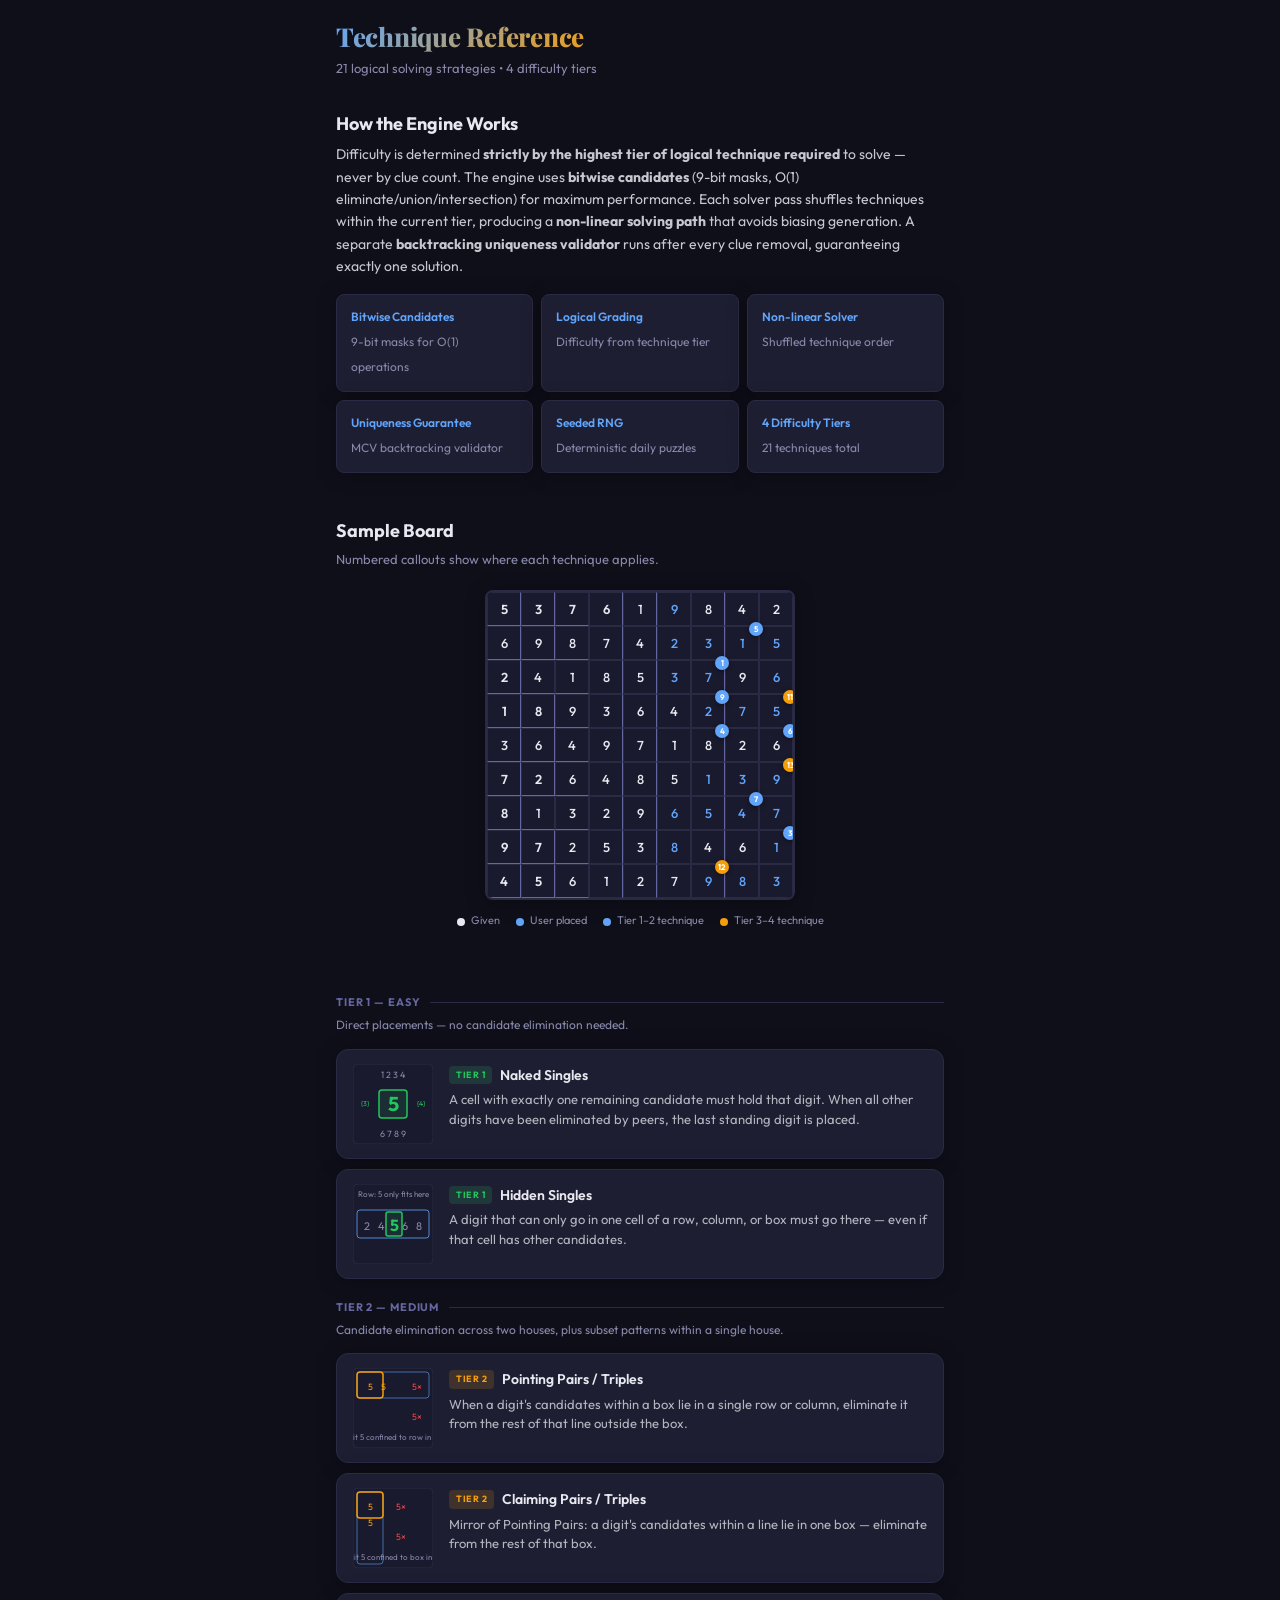
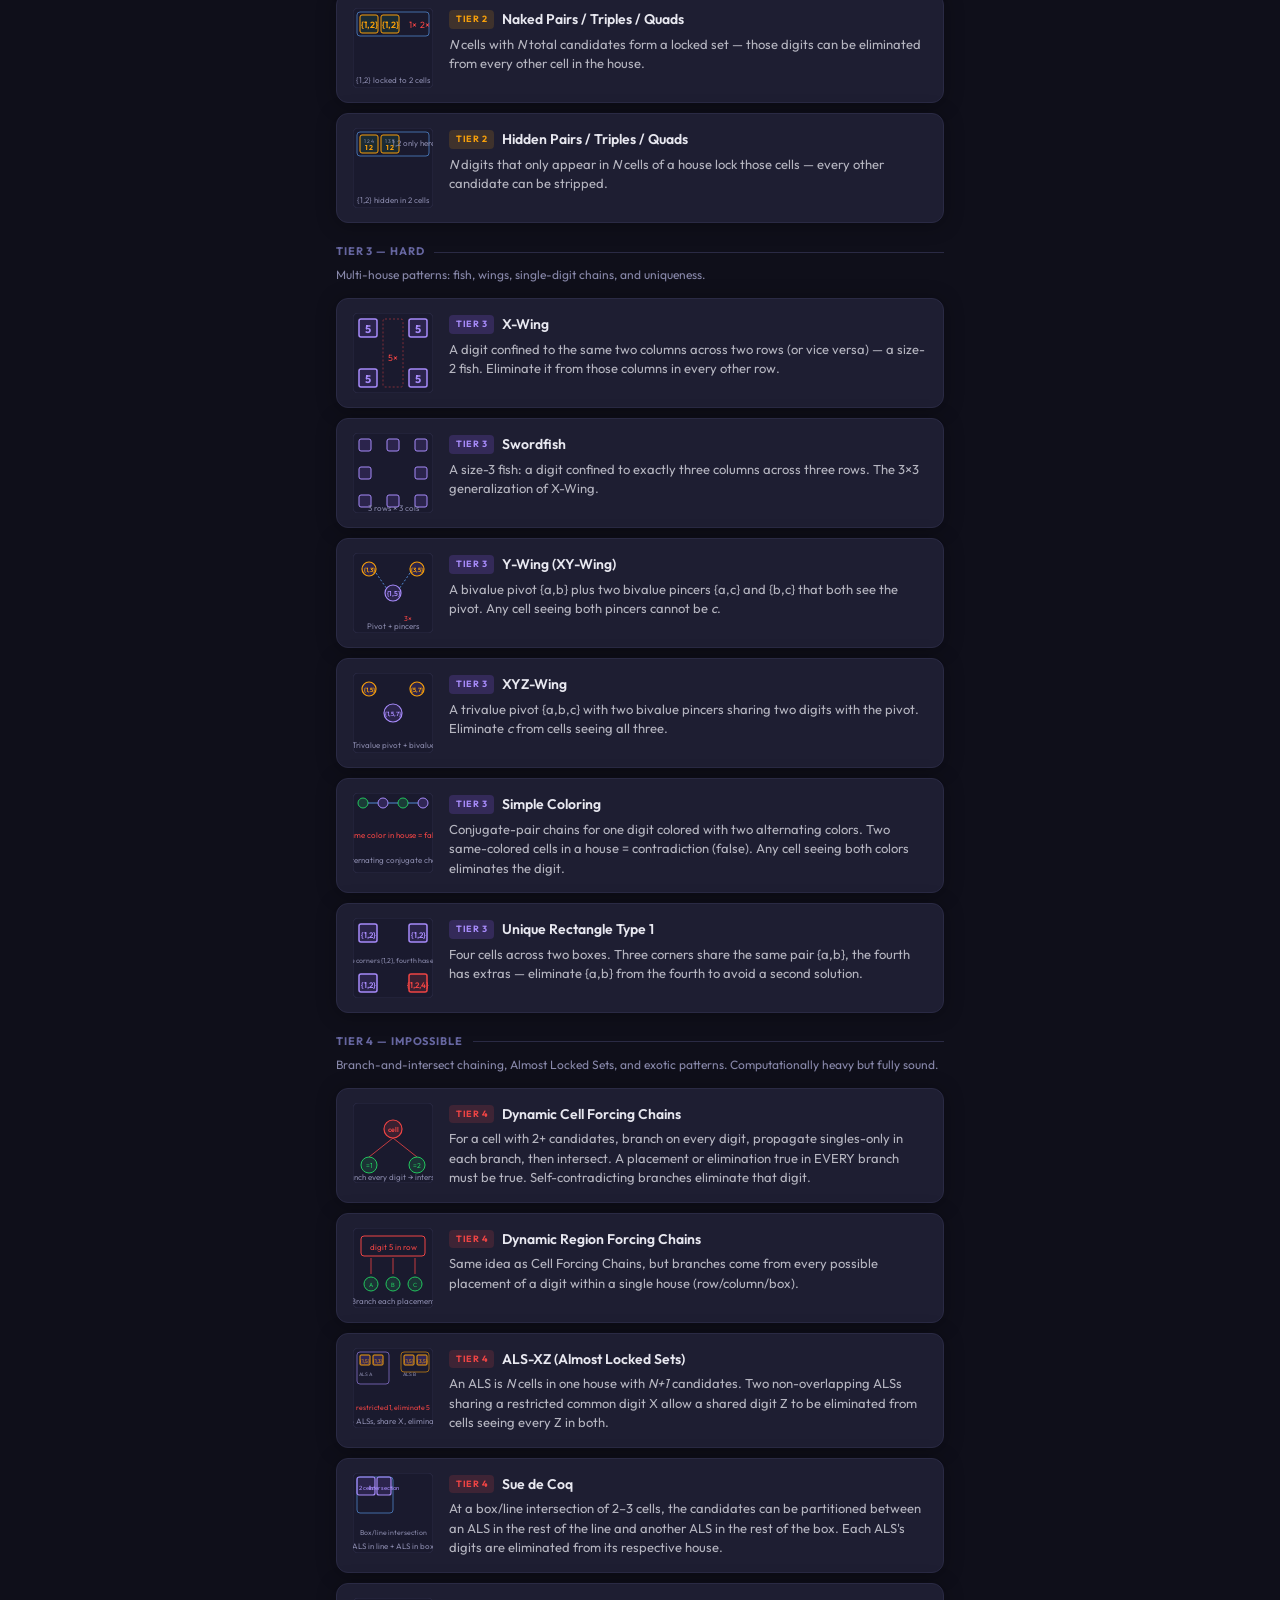
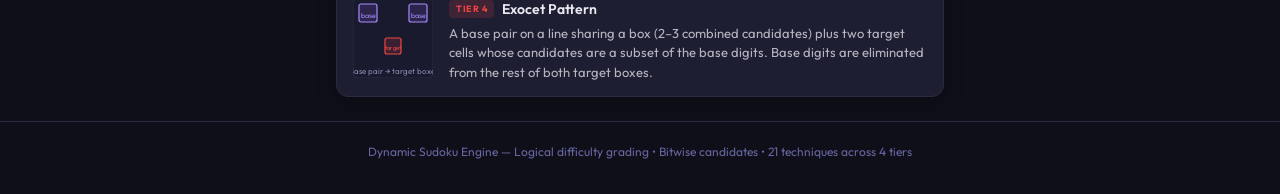
==== docs/index.html @ 22463ab3 "feat: new rank SVGs with unique animal mascots (Owl→Dragon)" ====
<!DOCTYPE html>
<html lang="en">
<head>
<meta charset="UTF-8">
<meta name="viewport" content="width=device-width, initial-scale=1.0">
<title>Techniques — Dynamic Sudoku</title>
<link rel="preconnect" href="https://fonts.googleapis.com">
<link rel="preconnect" href="https://fonts.gstatic.com" crossorigin>
<link href="https://fonts.googleapis.com/css2?family=Outfit:wght@300..700&family=Playfair+Display:wght@700;800&display=swap" rel="stylesheet">
<style>
:root {
  --bg: #0f0f1a;
  --surface: rgba(30,30,50,0.8);
  --surface-solid: #1a1a2e;
  --text: #e8e8f0;
  --text-muted: #8888aa;
  --text-dim: #6666a0;
  --card-bg: #1e1e32;
  --card-shadow: 0 2px 20px rgba(0,0,0,0.3);
  --radius: 12px;
  --radius-sm: 8px;
  --border: #2a2a44;
  --accent: #60a5fa;
  --accent-glow: rgba(96,165,250,0.15);
  --xp-gold: #f59e0b;
  --success: #22c55e;
  --danger: #ef4444;
  --btn-bg: #2a2a3e;
  --btn-hover: #333350;
  --font-display: 'Playfair Display', Georgia, serif;
  --font-body: 'Outfit', -apple-system, BlinkMacSystemFont, 'Segoe UI', sans-serif;
  --toggle-bg: #444;
}
*, *::before, *::after { box-sizing: border-box; margin: 0; padding: 0; }
html { height: 100%; }
body {
  font-family: var(--font-body);
  background: var(--bg);
  color: var(--text);
  line-height: 1.6;
  min-height: 100%;
  -webkit-font-smoothing: antialiased;
}

/* ---- Layout ---- */
.container { max-width: 640px; margin: 0 auto; padding: 0 16px; }
.page-header {
  display: flex;
  align-items: center;
  gap: 12px;
  width: 100%;
  padding: 16px 0 8px;
}
.page-header h1 {
  font-family: var(--font-display);
  font-size: 26px;
  font-weight: 800;
  letter-spacing: -0.01em;
  background: linear-gradient(135deg, var(--accent), var(--xp-gold));
  -webkit-background-clip: text;
  -webkit-text-fill-color: transparent;
}
.page-header p {
  font-size: 13px;
  color: var(--text-muted);
}

/* ---- Section ---- */
section { padding: 24px 0; }
.section-title {
  font-size: 18px;
  font-weight: 700;
  margin-bottom: 4px;
}
.section-sub {
  font-size: 13px;
  color: var(--text-muted);
  margin-bottom: 20px;
}

/* ---- Engine Overview ---- */
#overview p {
  font-size: 14px;
  color: var(--text);
  opacity: 0.85;
  margin-bottom: 12px;
}
.feature-grid {
  display: grid;
  grid-template-columns: repeat(auto-fill, minmax(180px, 1fr));
  gap: 8px;
  margin-top: 16px;
}
.feature-card {
  background: var(--card-bg);
  border: 1px solid var(--border);
  border-radius: var(--radius-sm);
  padding: 12px 14px;
  box-shadow: var(--card-shadow);
}
.feature-card strong {
  display: block;
  font-size: 12px;
  font-weight: 600;
  color: var(--accent);
  margin-bottom: 2px;
}
.feature-card span {
  font-size: 12px;
  color: var(--text-muted);
}

/* ---- Sample Board ---- */
#sample-board {
  padding: 20px 0;
}
.board-wrapper {
  display: flex;
  flex-direction: column;
  align-items: center;
  gap: 12px;
}
.board-grid {
  display: grid;
  grid-template-columns: repeat(9, 34px);
  grid-template-rows: repeat(9, 34px);
  border: 2px solid var(--border);
  border-radius: var(--radius-sm);
  overflow: hidden;
  box-shadow: var(--card-shadow);
}
.cell {
  width: 34px; height: 34px;
  display: flex; align-items: center; justify-content: center;
  font-size: 13px; font-weight: 500;
  background: var(--surface-solid);
  border: 0.5px solid var(--border);
  position: relative;
  color: var(--text);
}
.cell.given { color: var(--text); font-weight: 600; }
.cell.user { color: var(--accent); }
.cell.br { border-right: 1.5px solid var(--text-dim); }
.cell.bb { border-bottom: 1.5px solid var(--text-dim); }
.cell .tag {
  position: absolute;
  top: -5px; right: -5px;
  width: 14px; height: 14px;
  border-radius: 50%;
  background: var(--accent);
  color: #fff;
  font-size: 8px;
  font-weight: 700;
  display: flex; align-items: center; justify-content: center;
  box-shadow: 0 1px 4px rgba(0,0,0,0.5);
  z-index: 2;
}
.cell .tag.t3 { background: var(--xp-gold); }
.cell .tag.t4 { background: var(--danger); }
.board-legend {
  display: flex;
  gap: 16px;
  font-size: 11px;
  color: var(--text-muted);
  flex-wrap: wrap;
  justify-content: center;
}
.legend-dot {
  display: inline-block;
  width: 8px; height: 8px;
  border-radius: 50%;
  margin-right: 4px;
  vertical-align: middle;
}

/* ---- Technique Cards ---- */
.tech-grid { display: flex; flex-direction: column; gap: 10px; }
.tech-card {
  background: var(--card-bg);
  border: 1px solid var(--border);
  border-radius: var(--radius);
  padding: 14px 16px;
  display: flex;
  gap: 16px;
  align-items: flex-start;
  box-shadow: var(--card-shadow);
  transition: border-color 0.15s;
}
.tech-card:hover { border-color: var(--text-dim); }
.tech-visual {
  flex-shrink: 0;
  width: 80px; height: 80px;
}
.tech-visual svg { width: 80px; height: 80px; display: block; }
.tech-body { flex: 1; min-width: 0; }
.tech-header {
  display: flex;
  align-items: center;
  gap: 8px;
  margin-bottom: 4px;
  flex-wrap: wrap;
}
.tech-tier {
  font-size: 9px;
  font-weight: 700;
  text-transform: uppercase;
  letter-spacing: 0.06em;
  padding: 2px 7px;
  border-radius: 4px;
}
.tech-tier.t1 { background: rgba(34,197,94,0.15); color: var(--success); }
.tech-tier.t2 { background: rgba(245,158,11,0.15); color: var(--xp-gold); }
.tech-tier.t3 { background: rgba(139,92,246,0.2); color: #a78bfa; }
.tech-tier.t4 { background: rgba(239,68,68,0.15); color: var(--danger); }
.tech-name {
  font-size: 14px;
  font-weight: 600;
}
.tech-body p {
  font-size: 13px;
  color: var(--text);
  opacity: 0.75;
  line-height: 1.5;
}

/* ---- Tier separator ---- */
.tier-sep {
  display: flex;
  align-items: center;
  gap: 10px;
  margin: 20px 0 4px;
}
.tier-sep::after {
  content: '';
  flex: 1;
  height: 1px;
  background: var(--border);
}
.tier-sep-label {
  font-size: 11px;
  font-weight: 700;
  text-transform: uppercase;
  letter-spacing: 0.08em;
  color: var(--text-dim);
}
.tier-intro {
  font-size: 12px;
  color: var(--text-muted);
  margin-bottom: 14px;
}

/* ---- Footer ---- */
footer {
  border-top: 1px solid var(--border);
  padding: 20px 0 32px;
  text-align: center;
  font-size: 12px;
  color: var(--text-dim);
}

/* ---- Responsive ---- */
@media (max-width: 480px) {
  .board-grid { grid-template-columns: repeat(9, 28px); grid-template-rows: repeat(9, 28px); }
  .cell { width: 28px; height: 28px; font-size: 11px; }
  .cell .tag { width: 12px; height: 12px; font-size: 7px; top: -4px; right: -4px; }
  .tech-card { flex-direction: column; align-items: center; text-align: center; }
  .tech-visual { width: 64px; height: 64px; }
  .tech-visual svg { width: 64px; height: 64px; }
}
</style>
</head>
<body>

<div class="container">

  <!-- ============ HEADER ============ -->
  <div class="page-header">
    <div>
      <h1>Technique Reference</h1>
      <p>21 logical solving strategies &bull; 4 difficulty tiers</p>
    </div>
  </div>

  <!-- ===================== OVERVIEW ===================== -->
  <section id="overview">
    <h2 class="section-title">How the Engine Works</h2>
    <p>
      Difficulty is determined <strong>strictly by the highest tier of logical technique required</strong>
      to solve — never by clue count. The engine uses <strong>bitwise candidates</strong> (9-bit masks,
      O(1) eliminate/union/intersection) for maximum performance. Each solver pass shuffles techniques
      within the current tier, producing a <strong>non-linear solving path</strong> that avoids biasing
      generation. A separate <strong>backtracking uniqueness validator</strong> runs after every clue
      removal, guaranteeing exactly one solution.
    </p>
    <div class="feature-grid">
      <div class="feature-card"><strong>Bitwise Candidates</strong><span>9-bit masks for O(1) operations</span></div>
      <div class="feature-card"><strong>Logical Grading</strong><span>Difficulty from technique tier</span></div>
      <div class="feature-card"><strong>Non-linear Solver</strong><span>Shuffled technique order</span></div>
      <div class="feature-card"><strong>Uniqueness Guarantee</strong><span>MCV backtracking validator</span></div>
      <div class="feature-card"><strong>Seeded RNG</strong><span>Deterministic daily puzzles</span></div>
      <div class="feature-card"><strong>4 Difficulty Tiers</strong><span>21 techniques total</span></div>
    </div>
  </section>

  <!-- ===================== SAMPLE BOARD ===================== -->
  <section id="sample-board">
    <h2 class="section-title">Sample Board</h2>
    <p class="section-sub">Numbered callouts show where each technique applies.</p>
    <div class="board-wrapper">
      <div class="board-grid">
        <!-- Row 0 -->
        <div class="cell given br bb">5</div>
        <div class="cell given br bb">3</div>
        <div class="cell given bb">7</div>
        <div class="cell given br">6</div>
        <div class="cell br">1</div>
        <div class="cell user">9</div>
        <div class="cell br">8</div>
        <div class="cell">4</div>
        <div class="cell">2</div>
        <!-- Row 1 -->
        <div class="cell br bb">6</div>
        <div class="cell br bb">9</div>
        <div class="cell bb">8</div>
        <div class="cell br">7</div>
        <div class="cell br">4</div>
        <div class="cell user">2</div>
        <div class="cell user br">3</div>
        <div class="cell user"><div class="tag t2">5</div>1</div>
        <div class="cell user">5</div>
        <!-- Row 2 -->
        <div class="cell given br bb">2</div>
        <div class="cell bb">4</div>
        <div class="cell bb">1</div>
        <div class="cell br">8</div>
        <div class="cell br">5</div>
        <div class="cell user">3</div>
        <div class="cell user br"><div class="tag">1</div>7</div>
        <div class="cell">9</div>
        <div class="cell user">6</div>
        <!-- Row 3 -->
        <div class="cell given br bb">1</div>
        <div class="cell given br bb">8</div>
        <div class="cell bb">9</div>
        <div class="cell br">3</div>
        <div class="cell br">6</div>
        <div class="cell">4</div>
        <div class="cell user br"><div class="tag">9</div>2</div>
        <div class="cell user">7</div>
        <div class="cell user"><div class="tag t3">11</div>5</div>
        <!-- Row 4 -->
        <div class="cell br bb">3</div>
        <div class="cell br bb">6</div>
        <div class="cell bb">4</div>
        <div class="cell br">9</div>
        <div class="cell br">7</div>
        <div class="cell">1</div>
        <div class="cell br"><div class="tag">4</div>8</div>
        <div class="cell">2</div>
        <div class="cell"><div class="tag">6</div>6</div>
        <!-- Row 5 -->
        <div class="cell given br bb">7</div>
        <div class="cell given br bb">2</div>
        <div class="cell bb">6</div>
        <div class="cell br">4</div>
        <div class="cell br">8</div>
        <div class="cell">5</div>
        <div class="cell user br">1</div>
        <div class="cell user">3</div>
        <div class="cell user"><div class="tag t3">13</div>9</div>
        <!-- Row 6 -->
        <div class="cell given br bb">8</div>
        <div class="cell bb">1</div>
        <div class="cell bb">3</div>
        <div class="cell br">2</div>
        <div class="cell br">9</div>
        <div class="cell user">6</div>
        <div class="cell user br">5</div>
        <div class="cell user"><div class="tag t2">7</div>4</div>
        <div class="cell user">7</div>
        <!-- Row 7 -->
        <div class="cell given br bb">9</div>
        <div class="cell given br bb">7</div>
        <div class="cell bb">2</div>
        <div class="cell br">5</div>
        <div class="cell br">3</div>
        <div class="cell user">8</div>
        <div class="cell br">4</div>
        <div class="cell">6</div>
        <div class="cell user"><div class="tag">3</div>1</div>
        <!-- Row 8 -->
        <div class="cell given br bb">4</div>
        <div class="cell given br bb">5</div>
        <div class="cell bb">6</div>
        <div class="cell br">1</div>
        <div class="cell br">2</div>
        <div class="cell">7</div>
        <div class="cell user br"><div class="tag t3">12</div>9</div>
        <div class="cell user">8</div>
        <div class="cell user">3</div>
      </div>
      <div class="board-legend">
        <span><span class="legend-dot" style="background:var(--text)"></span> Given</span>
        <span><span class="legend-dot" style="background:var(--accent)"></span> User placed</span>
        <span><span class="legend-dot" style="background:var(--accent)"></span> Tier 1&ndash;2 technique</span>
        <span><span class="legend-dot" style="background:var(--xp-gold)"></span> Tier 3&ndash;4 technique</span>
      </div>
    </div>
  </section>

  <!-- ===================== TECHNIQUE REFERENCE ===================== -->
  <section id="techniques">

    <!-- TIER 1 -->
    <div class="tier-sep"><span class="tier-sep-label">Tier 1 &mdash; Easy</span></div>
    <p class="tier-intro">Direct placements — no candidate elimination needed.</p>
    <div class="tech-grid">

      <div class="tech-card">
        <div class="tech-visual">
          <svg viewBox="0 0 80 80"><rect width="80" height="80" rx="5" fill="var(--surface-solid)" stroke="var(--border)" stroke-width="1"/>
            <rect x="26" y="26" width="28" height="28" rx="3" fill="rgba(34,197,94,0.12)" stroke="var(--success)" stroke-width="1.5"/>
            <text x="40" y="47" text-anchor="middle" font-family="Outfit,sans-serif" font-size="20" font-weight="700" fill="var(--success)">5</text>
            <text x="40" y="14" text-anchor="middle" font-family="Outfit,sans-serif" font-size="9" fill="var(--text-muted)">1 2 3 4</text>
            <text x="40" y="73" text-anchor="middle" font-family="Outfit,sans-serif" font-size="9" fill="var(--text-muted)">6 7 8 9</text>
            <text x="12" y="42" text-anchor="middle" font-family="Outfit,sans-serif" font-size="7" fill="var(--success)">{3}</text>
            <text x="68" y="42" text-anchor="middle" font-family="Outfit,sans-serif" font-size="7" fill="var(--success)">{4}</text>
          </svg>
        </div>
        <div class="tech-body">
          <div class="tech-header"><span class="tech-tier t1">Tier 1</span><span class="tech-name">Naked Singles</span></div>
          <p>A cell with exactly one remaining candidate must hold that digit. When all other digits have been eliminated by peers, the last standing digit is placed.</p>
        </div>
      </div>

      <div class="tech-card">
        <div class="tech-visual">
          <svg viewBox="0 0 80 80"><rect width="80" height="80" rx="5" fill="var(--surface-solid)" stroke="var(--border)" stroke-width="1"/>
            <rect x="4" y="26" width="72" height="28" rx="3" fill="none" stroke="var(--accent)" stroke-width="0.8"/>
            <text x="14" y="46" text-anchor="middle" font-family="Outfit,sans-serif" font-size="11" fill="var(--text-muted)">2</text>
            <text x="28" y="46" text-anchor="middle" font-family="Outfit,sans-serif" font-size="11" fill="var(--text-muted)">4</text>
            <text x="52" y="46" text-anchor="middle" font-family="Outfit,sans-serif" font-size="11" fill="var(--text-muted)">6</text>
            <text x="66" y="46" text-anchor="middle" font-family="Outfit,sans-serif" font-size="11" fill="var(--text-muted)">8</text>
            <rect x="33" y="28" width="16" height="24" rx="2" fill="rgba(34,197,94,0.12)" stroke="var(--success)" stroke-width="1.5"/>
            <text x="41" y="47" text-anchor="middle" font-family="Outfit,sans-serif" font-size="16" font-weight="700" fill="var(--success)">5</text>
            <text x="40" y="13" text-anchor="middle" font-family="Outfit,sans-serif" font-size="8" fill="var(--text-muted)">Row: 5 only fits here</text>
          </svg>
        </div>
        <div class="tech-body">
          <div class="tech-header"><span class="tech-tier t1">Tier 1</span><span class="tech-name">Hidden Singles</span></div>
          <p>A digit that can only go in one cell of a row, column, or box must go there — even if that cell has other candidates.</p>
        </div>
      </div>

    </div>

    <!-- TIER 2 -->
    <div class="tier-sep"><span class="tier-sep-label">Tier 2 &mdash; Medium</span></div>
    <p class="tier-intro">Candidate elimination across two houses, plus subset patterns within a single house.</p>
    <div class="tech-grid">

      <div class="tech-card">
        <div class="tech-visual">
          <svg viewBox="0 0 80 80"><rect width="80" height="80" rx="5" fill="var(--surface-solid)" stroke="var(--border)" stroke-width="1"/>
            <rect x="4" y="4" width="72" height="26" rx="3" fill="none" stroke="var(--accent)" stroke-width="0.6"/>
            <rect x="4" y="4" width="26" height="26" rx="3" fill="none" stroke="var(--xp-gold)" stroke-width="1.5"/>
            <text x="17" y="22" text-anchor="middle" font-family="Outfit,sans-serif" font-size="9" fill="var(--xp-gold)">5</text>
            <text x="30" y="22" text-anchor="middle" font-family="Outfit,sans-serif" font-size="9" fill="var(--xp-gold)">5</text>
            <text x="64" y="22" text-anchor="middle" font-family="Outfit,sans-serif" font-size="9" fill="var(--danger)">5&times;</text>
            <text x="64" y="52" text-anchor="middle" font-family="Outfit,sans-serif" font-size="9" fill="var(--danger)">5&times;</text>
            <text x="40" y="72" text-anchor="middle" font-family="Outfit,sans-serif" font-size="8" fill="var(--text-muted)">Digit 5 confined to row in box</text>
          </svg>
        </div>
        <div class="tech-body">
          <div class="tech-header"><span class="tech-tier t2">Tier 2</span><span class="tech-name">Pointing Pairs / Triples</span></div>
          <p>When a digit's candidates within a box lie in a single row or column, eliminate it from the rest of that line outside the box.</p>
        </div>
      </div>

      <div class="tech-card">
        <div class="tech-visual">
          <svg viewBox="0 0 80 80"><rect width="80" height="80" rx="5" fill="var(--surface-solid)" stroke="var(--border)" stroke-width="1"/>
            <rect x="4" y="4" width="26" height="72" rx="3" fill="none" stroke="var(--accent)" stroke-width="0.6"/>
            <rect x="4" y="4" width="26" height="26" rx="3" fill="none" stroke="var(--xp-gold)" stroke-width="1.5"/>
            <text x="17" y="22" text-anchor="middle" font-family="Outfit,sans-serif" font-size="9" fill="var(--xp-gold)">5</text>
            <text x="17" y="38" text-anchor="middle" font-family="Outfit,sans-serif" font-size="9" fill="var(--xp-gold)">5</text>
            <text x="48" y="22" text-anchor="middle" font-family="Outfit,sans-serif" font-size="9" fill="var(--danger)">5&times;</text>
            <text x="48" y="52" text-anchor="middle" font-family="Outfit,sans-serif" font-size="9" fill="var(--danger)">5&times;</text>
            <text x="40" y="72" text-anchor="middle" font-family="Outfit,sans-serif" font-size="8" fill="var(--text-muted)">Digit 5 confined to box in col</text>
          </svg>
        </div>
        <div class="tech-body">
          <div class="tech-header"><span class="tech-tier t2">Tier 2</span><span class="tech-name">Claiming Pairs / Triples</span></div>
          <p>Mirror of Pointing Pairs: a digit's candidates within a line lie in one box — eliminate from the rest of that box.</p>
        </div>
      </div>

      <div class="tech-card">
        <div class="tech-visual">
          <svg viewBox="0 0 80 80"><rect width="80" height="80" rx="5" fill="var(--surface-solid)" stroke="var(--border)" stroke-width="1"/>
            <rect x="4" y="4" width="72" height="24" rx="3" fill="none" stroke="var(--accent)" stroke-width="0.6"/>
            <rect x="7" y="7" width="18" height="18" rx="2" fill="rgba(34,197,94,0.1)" stroke="var(--xp-gold)" stroke-width="1"/>
            <text x="16" y="20" text-anchor="middle" font-family="Outfit,sans-serif" font-size="9" font-weight="600" fill="var(--xp-gold)">{1,2}</text>
            <rect x="28" y="7" width="18" height="18" rx="2" fill="rgba(34,197,94,0.1)" stroke="var(--xp-gold)" stroke-width="1"/>
            <text x="37" y="20" text-anchor="middle" font-family="Outfit,sans-serif" font-size="9" font-weight="600" fill="var(--xp-gold)">{1,2}</text>
            <text x="60" y="20" text-anchor="middle" font-family="Outfit,sans-serif" font-size="9" fill="var(--danger)">1&times;</text>
            <text x="72" y="20" text-anchor="middle" font-family="Outfit,sans-serif" font-size="9" fill="var(--danger)">2&times;</text>
            <text x="40" y="75" text-anchor="middle" font-family="Outfit,sans-serif" font-size="8" fill="var(--text-muted)">{1,2} locked to 2 cells</text>
          </svg>
        </div>
        <div class="tech-body">
          <div class="tech-header"><span class="tech-tier t2">Tier 2</span><span class="tech-name">Naked Pairs / Triples / Quads</span></div>
          <p><em>N</em> cells with <em>N</em> total candidates form a locked set — those digits can be eliminated from every other cell in the house.</p>
        </div>
      </div>

      <div class="tech-card">
        <div class="tech-visual">
          <svg viewBox="0 0 80 80"><rect width="80" height="80" rx="5" fill="var(--surface-solid)" stroke="var(--border)" stroke-width="1"/>
            <rect x="4" y="4" width="72" height="24" rx="3" fill="none" stroke="var(--accent)" stroke-width="0.6"/>
            <rect x="7" y="7" width="18" height="18" rx="2" fill="rgba(34,197,94,0.1)" stroke="var(--xp-gold)" stroke-width="1"/>
            <text x="16" y="15" text-anchor="middle" font-family="Outfit,sans-serif" font-size="5" fill="var(--text-muted)">1 2 4</text>
            <text x="16" y="22" text-anchor="middle" font-family="Outfit,sans-serif" font-size="7" font-weight="700" fill="var(--xp-gold)">1 2</text>
            <rect x="28" y="7" width="18" height="18" rx="2" fill="rgba(34,197,94,0.1)" stroke="var(--xp-gold)" stroke-width="1"/>
            <text x="37" y="15" text-anchor="middle" font-family="Outfit,sans-serif" font-size="5" fill="var(--text-muted)">1 3 5</text>
            <text x="37" y="22" text-anchor="middle" font-family="Outfit,sans-serif" font-size="7" font-weight="700" fill="var(--xp-gold)">1 2</text>
            <text x="60" y="18" text-anchor="middle" font-family="Outfit,sans-serif" font-size="8" fill="var(--text-muted)">1,2 only here</text>
            <text x="40" y="75" text-anchor="middle" font-family="Outfit,sans-serif" font-size="8" fill="var(--text-muted)">{1,2} hidden in 2 cells</text>
          </svg>
        </div>
        <div class="tech-body">
          <div class="tech-header"><span class="tech-tier t2">Tier 2</span><span class="tech-name">Hidden Pairs / Triples / Quads</span></div>
          <p><em>N</em> digits that only appear in <em>N</em> cells of a house lock those cells — every other candidate can be stripped.</p>
        </div>
      </div>

    </div>

    <!-- TIER 3 -->
    <div class="tier-sep"><span class="tier-sep-label">Tier 3 &mdash; Hard</span></div>
    <p class="tier-intro">Multi-house patterns: fish, wings, single-digit chains, and uniqueness.</p>
    <div class="tech-grid">

      <div class="tech-card">
        <div class="tech-visual">
          <svg viewBox="0 0 80 80"><rect width="80" height="80" rx="5" fill="var(--surface-solid)" stroke="var(--border)" stroke-width="1"/>
            <rect x="6" y="6" width="18" height="18" rx="2" fill="rgba(139,92,246,0.15)" stroke="#a78bfa" stroke-width="1.5"/>
            <rect x="56" y="6" width="18" height="18" rx="2" fill="rgba(139,92,246,0.15)" stroke="#a78bfa" stroke-width="1.5"/>
            <rect x="6" y="56" width="18" height="18" rx="2" fill="rgba(139,92,246,0.15)" stroke="#a78bfa" stroke-width="1.5"/>
            <rect x="56" y="56" width="18" height="18" rx="2" fill="rgba(139,92,246,0.15)" stroke="#a78bfa" stroke-width="1.5"/>
            <text x="15" y="20" text-anchor="middle" font-family="Outfit,sans-serif" font-size="11" font-weight="700" fill="#a78bfa">5</text>
            <text x="65" y="20" text-anchor="middle" font-family="Outfit,sans-serif" font-size="11" font-weight="700" fill="#a78bfa">5</text>
            <text x="15" y="70" text-anchor="middle" font-family="Outfit,sans-serif" font-size="11" font-weight="700" fill="#a78bfa">5</text>
            <text x="65" y="70" text-anchor="middle" font-family="Outfit,sans-serif" font-size="11" font-weight="700" fill="#a78bfa">5</text>
            <rect x="30" y="6" width="20" height="68" rx="2" fill="none" stroke="var(--danger)" stroke-width="0.8" stroke-dasharray="2 2" opacity="0.6"/>
            <text x="40" y="48" text-anchor="middle" font-family="Outfit,sans-serif" font-size="9" fill="var(--danger)">5&times;</text>
          </svg>
        </div>
        <div class="tech-body">
          <div class="tech-header"><span class="tech-tier t3">Tier 3</span><span class="tech-name">X-Wing</span></div>
          <p>A digit confined to the same two columns across two rows (or vice versa) — a size-2 fish. Eliminate it from those columns in every other row.</p>
        </div>
      </div>

      <div class="tech-card">
        <div class="tech-visual">
          <svg viewBox="0 0 80 80"><rect width="80" height="80" rx="5" fill="var(--surface-solid)" stroke="var(--border)" stroke-width="1"/>
            <rect x="6" y="6" width="12" height="12" rx="2" fill="rgba(139,92,246,0.15)" stroke="#a78bfa" stroke-width="1"/>
            <rect x="34" y="6" width="12" height="12" rx="2" fill="rgba(139,92,246,0.15)" stroke="#a78bfa" stroke-width="1"/>
            <rect x="62" y="6" width="12" height="12" rx="2" fill="rgba(139,92,246,0.15)" stroke="#a78bfa" stroke-width="1"/>
            <rect x="6" y="34" width="12" height="12" rx="2" fill="rgba(139,92,246,0.15)" stroke="#a78bfa" stroke-width="1"/>
            <rect x="62" y="34" width="12" height="12" rx="2" fill="rgba(139,92,246,0.15)" stroke="#a78bfa" stroke-width="1"/>
            <rect x="6" y="62" width="12" height="12" rx="2" fill="rgba(139,92,246,0.15)" stroke="#a78bfa" stroke-width="1"/>
            <rect x="34" y="62" width="12" height="12" rx="2" fill="rgba(139,92,246,0.15)" stroke="#a78bfa" stroke-width="1"/>
            <rect x="62" y="62" width="12" height="12" rx="2" fill="rgba(139,92,246,0.15)" stroke="#a78bfa" stroke-width="1"/>
            <text x="40" y="78" text-anchor="middle" font-family="Outfit,sans-serif" font-size="8" fill="var(--text-muted)">3 rows &times; 3 cols</text>
          </svg>
        </div>
        <div class="tech-body">
          <div class="tech-header"><span class="tech-tier t3">Tier 3</span><span class="tech-name">Swordfish</span></div>
          <p>A size-3 fish: a digit confined to exactly three columns across three rows. The 3&times;3 generalization of X-Wing.</p>
        </div>
      </div>

      <div class="tech-card">
        <div class="tech-visual">
          <svg viewBox="0 0 80 80"><rect width="80" height="80" rx="5" fill="var(--surface-solid)" stroke="var(--border)" stroke-width="1"/>
            <circle cx="40" cy="40" r="8" fill="rgba(139,92,246,0.15)" stroke="#a78bfa" stroke-width="1.2"/>
            <text x="40" y="43" text-anchor="middle" font-family="Outfit,sans-serif" font-size="7" font-weight="600" fill="#a78bfa">{1,5}</text>
            <circle cx="16" cy="16" r="7" fill="rgba(139,92,246,0.15)" stroke="var(--xp-gold)" stroke-width="1.2"/>
            <text x="16" y="19" text-anchor="middle" font-family="Outfit,sans-serif" font-size="6" font-weight="600" fill="var(--xp-gold)">{1,3}</text>
            <circle cx="64" cy="16" r="7" fill="rgba(139,92,246,0.15)" stroke="var(--xp-gold)" stroke-width="1.2"/>
            <text x="64" y="19" text-anchor="middle" font-family="Outfit,sans-serif" font-size="6" font-weight="600" fill="var(--xp-gold)">{3,5}</text>
            <line x1="23" y1="20" x2="34" y2="36" stroke="var(--accent)" stroke-width="0.8" stroke-dasharray="2 2"/>
            <line x1="57" y1="20" x2="46" y2="36" stroke="var(--accent)" stroke-width="0.8" stroke-dasharray="2 2"/>
            <text x="55" y="68" text-anchor="middle" font-family="Outfit,sans-serif" font-size="7" fill="var(--danger)">3&times;</text>
            <text x="40" y="76" text-anchor="middle" font-family="Outfit,sans-serif" font-size="8" fill="var(--text-muted)">Pivot + pincers</text>
          </svg>
        </div>
        <div class="tech-body">
          <div class="tech-header"><span class="tech-tier t3">Tier 3</span><span class="tech-name">Y-Wing (XY-Wing)</span></div>
          <p>A bivalue pivot {a,b} plus two bivalue pincers {a,c} and {b,c} that both see the pivot. Any cell seeing both pincers cannot be <em>c</em>.</p>
        </div>
      </div>

      <div class="tech-card">
        <div class="tech-visual">
          <svg viewBox="0 0 80 80"><rect width="80" height="80" rx="5" fill="var(--surface-solid)" stroke="var(--border)" stroke-width="1"/>
            <circle cx="40" cy="40" r="9" fill="rgba(139,92,246,0.15)" stroke="#a78bfa" stroke-width="1.2"/>
            <text x="40" y="43" text-anchor="middle" font-family="Outfit,sans-serif" font-size="6" font-weight="600" fill="#a78bfa">{1,5,7}</text>
            <circle cx="16" cy="16" r="7" fill="rgba(139,92,246,0.15)" stroke="var(--xp-gold)" stroke-width="1.2"/>
            <text x="16" y="19" text-anchor="middle" font-family="Outfit,sans-serif" font-size="6" font-weight="600" fill="var(--xp-gold)">{1,5}</text>
            <circle cx="64" cy="16" r="7" fill="rgba(139,92,246,0.15)" stroke="var(--xp-gold)" stroke-width="1.2"/>
            <text x="64" y="19" text-anchor="middle" font-family="Outfit,sans-serif" font-size="6" font-weight="600" fill="var(--xp-gold)">{5,7}</text>
            <text x="40" y="75" text-anchor="middle" font-family="Outfit,sans-serif" font-size="8" fill="var(--text-muted)">Trivalue pivot + bivalue</text>
          </svg>
        </div>
        <div class="tech-body">
          <div class="tech-header"><span class="tech-tier t3">Tier 3</span><span class="tech-name">XYZ-Wing</span></div>
          <p>A trivalue pivot {a,b,c} with two bivalue pincers sharing two digits with the pivot. Eliminate <em>c</em> from cells seeing all three.</p>
        </div>
      </div>

      <div class="tech-card">
        <div class="tech-visual">
          <svg viewBox="0 0 80 80"><rect width="80" height="80" rx="5" fill="var(--surface-solid)" stroke="var(--border)" stroke-width="1"/>
            <circle cx="10" cy="10" r="5" fill="rgba(34,197,94,0.2)" stroke="var(--success)" stroke-width="1"/>
            <circle cx="30" cy="10" r="5" fill="rgba(139,92,246,0.2)" stroke="#a78bfa" stroke-width="1"/>
            <circle cx="50" cy="10" r="5" fill="rgba(34,197,94,0.2)" stroke="var(--success)" stroke-width="1"/>
            <circle cx="70" cy="10" r="5" fill="rgba(139,92,246,0.2)" stroke="#a78bfa" stroke-width="1"/>
            <line x1="15" y1="10" x2="25" y2="10" stroke="var(--accent)" stroke-width="0.8"/>
            <line x1="35" y1="10" x2="45" y2="10" stroke="var(--accent)" stroke-width="0.8"/>
            <line x1="55" y1="10" x2="65" y2="10" stroke="var(--accent)" stroke-width="0.8"/>
            <text x="40" y="45" text-anchor="middle" font-family="Outfit,sans-serif" font-size="8" fill="var(--danger)">Same color in house = false</text>
            <text x="40" y="70" text-anchor="middle" font-family="Outfit,sans-serif" font-size="8" fill="var(--text-muted)">Alternating conjugate chain</text>
          </svg>
        </div>
        <div class="tech-body">
          <div class="tech-header"><span class="tech-tier t3">Tier 3</span><span class="tech-name">Simple Coloring</span></div>
          <p>Conjugate-pair chains for one digit colored with two alternating colors. Two same-colored cells in a house = contradiction (false). Any cell seeing both colors eliminates the digit.</p>
        </div>
      </div>

      <div class="tech-card">
        <div class="tech-visual">
          <svg viewBox="0 0 80 80"><rect width="80" height="80" rx="5" fill="var(--surface-solid)" stroke="var(--border)" stroke-width="1"/>
            <rect x="6" y="6" width="18" height="18" rx="2" fill="rgba(139,92,246,0.15)" stroke="#a78bfa" stroke-width="1.5"/>
            <rect x="56" y="6" width="18" height="18" rx="2" fill="rgba(139,92,246,0.15)" stroke="#a78bfa" stroke-width="1.5"/>
            <rect x="6" y="56" width="18" height="18" rx="2" fill="rgba(139,92,246,0.15)" stroke="#a78bfa" stroke-width="1.5"/>
            <rect x="56" y="56" width="18" height="18" rx="2" fill="rgba(239,68,68,0.15)" stroke="var(--danger)" stroke-width="1.5"/>
            <text x="15" y="20" text-anchor="middle" font-family="Outfit,sans-serif" font-size="8" font-weight="600" fill="#a78bfa">{1,2}</text>
            <text x="65" y="20" text-anchor="middle" font-family="Outfit,sans-serif" font-size="8" font-weight="600" fill="#a78bfa">{1,2}</text>
            <text x="15" y="70" text-anchor="middle" font-family="Outfit,sans-serif" font-size="8" font-weight="600" fill="#a78bfa">{1,2}</text>
            <text x="65" y="70" text-anchor="middle" font-family="Outfit,sans-serif" font-size="8" font-weight="600" fill="var(--danger)">{1,2,4}</text>
            <text x="40" y="45" text-anchor="middle" font-family="Outfit,sans-serif" font-size="7" fill="var(--text-muted)">Three corners {1,2}, fourth has extras</text>
          </svg>
        </div>
        <div class="tech-body">
          <div class="tech-header"><span class="tech-tier t3">Tier 3</span><span class="tech-name">Unique Rectangle Type 1</span></div>
          <p>Four cells across two boxes. Three corners share the same pair {a,b}, the fourth has extras — eliminate {a,b} from the fourth to avoid a second solution.</p>
        </div>
      </div>

    </div>

    <!-- TIER 4 -->
    <div class="tier-sep"><span class="tier-sep-label">Tier 4 &mdash; Impossible</span></div>
    <p class="tier-intro">Branch-and-intersect chaining, Almost Locked Sets, and exotic patterns. Computationally heavy but fully sound.</p>
    <div class="tech-grid">

      <div class="tech-card">
        <div class="tech-visual">
          <svg viewBox="0 0 80 80"><rect width="80" height="80" rx="5" fill="var(--surface-solid)" stroke="var(--border)" stroke-width="1"/>
            <circle cx="40" cy="26" r="9" fill="rgba(239,68,68,0.15)" stroke="var(--danger)" stroke-width="1.2"/>
            <text x="40" y="29" text-anchor="middle" font-family="Outfit,sans-serif" font-size="7" font-weight="600" fill="var(--danger)">cell</text>
            <line x1="40" y1="35" x2="16" y2="54" stroke="var(--danger)" stroke-width="0.8"/>
            <line x1="40" y1="35" x2="64" y2="54" stroke="var(--danger)" stroke-width="0.8"/>
            <circle cx="16" cy="62" r="8" fill="rgba(34,197,94,0.15)" stroke="var(--success)" stroke-width="1"/>
            <text x="16" y="65" text-anchor="middle" font-family="Outfit,sans-serif" font-size="7" fill="var(--success)">=1</text>
            <circle cx="64" cy="62" r="8" fill="rgba(34,197,94,0.15)" stroke="var(--success)" stroke-width="1"/>
            <text x="64" y="65" text-anchor="middle" font-family="Outfit,sans-serif" font-size="7" fill="var(--success)">=2</text>
            <text x="40" y="77" text-anchor="middle" font-family="Outfit,sans-serif" font-size="8" fill="var(--text-muted)">Branch every digit &rarr; intersect</text>
          </svg>
        </div>
        <div class="tech-body">
          <div class="tech-header"><span class="tech-tier t4">Tier 4</span><span class="tech-name">Dynamic Cell Forcing Chains</span></div>
          <p>For a cell with 2+ candidates, branch on every digit, propagate singles-only in each branch, then intersect. A placement or elimination true in EVERY branch must be true. Self-contradicting branches eliminate that digit.</p>
        </div>
      </div>

      <div class="tech-card">
        <div class="tech-visual">
          <svg viewBox="0 0 80 80"><rect width="80" height="80" rx="5" fill="var(--surface-solid)" stroke="var(--border)" stroke-width="1"/>
            <rect x="8" y="8" width="64" height="20" rx="3" fill="none" stroke="var(--danger)" stroke-width="1"/>
            <text x="40" y="22" text-anchor="middle" font-family="Outfit,sans-serif" font-size="8" fill="var(--danger)">digit 5 in row</text>
            <line x1="18" y1="30" x2="18" y2="46" stroke="var(--danger)" stroke-width="0.8"/>
            <line x1="40" y1="30" x2="40" y2="46" stroke="var(--danger)" stroke-width="0.8"/>
            <line x1="62" y1="30" x2="62" y2="46" stroke="var(--danger)" stroke-width="0.8"/>
            <circle cx="18" cy="56" r="7" fill="rgba(34,197,94,0.15)" stroke="var(--success)" stroke-width="1"/>
            <text x="18" y="59" text-anchor="middle" font-family="Outfit,sans-serif" font-size="6" fill="var(--success)">A</text>
            <circle cx="40" cy="56" r="7" fill="rgba(34,197,94,0.15)" stroke="var(--success)" stroke-width="1"/>
            <text x="40" y="59" text-anchor="middle" font-family="Outfit,sans-serif" font-size="6" fill="var(--success)">B</text>
            <circle cx="62" cy="56" r="7" fill="rgba(34,197,94,0.15)" stroke="var(--success)" stroke-width="1"/>
            <text x="62" y="59" text-anchor="middle" font-family="Outfit,sans-serif" font-size="6" fill="var(--success)">C</text>
            <text x="40" y="76" text-anchor="middle" font-family="Outfit,sans-serif" font-size="8" fill="var(--text-muted)">Branch each placement</text>
          </svg>
        </div>
        <div class="tech-body">
          <div class="tech-header"><span class="tech-tier t4">Tier 4</span><span class="tech-name">Dynamic Region Forcing Chains</span></div>
          <p>Same idea as Cell Forcing Chains, but branches come from every possible placement of a digit within a single house (row/column/box).</p>
        </div>
      </div>

      <div class="tech-card">
        <div class="tech-visual">
          <svg viewBox="0 0 80 80"><rect width="80" height="80" rx="5" fill="var(--surface-solid)" stroke="var(--border)" stroke-width="1"/>
            <rect x="4" y="4" width="32" height="32" rx="3" fill="none" stroke="#a78bfa" stroke-width="0.6"/>
            <rect x="7" y="7" width="10" height="10" rx="1" fill="rgba(139,92,246,0.2)" stroke="var(--xp-gold)" stroke-width="1"/>
            <rect x="20" y="7" width="10" height="10" rx="1" fill="rgba(139,92,246,0.2)" stroke="var(--xp-gold)" stroke-width="1"/>
            <text x="12" y="15" text-anchor="middle" font-family="Outfit,sans-serif" font-size="5" fill="var(--xp-gold)">{1,5}</text>
            <text x="25" y="15" text-anchor="middle" font-family="Outfit,sans-serif" font-size="5" fill="var(--xp-gold)">{1,3}</text>
            <text x="12" y="28" text-anchor="middle" font-family="Outfit,sans-serif" font-size="5" fill="var(--text-muted)">ALS A</text>
            <rect x="48" y="4" width="28" height="20" rx="3" fill="none" stroke="var(--xp-gold)" stroke-width="0.6"/>
            <rect x="51" y="7" width="10" height="10" rx="1" fill="rgba(139,92,246,0.2)" stroke="var(--xp-gold)" stroke-width="1"/>
            <rect x="64" y="7" width="10" height="10" rx="1" fill="rgba(139,92,246,0.2)" stroke="var(--xp-gold)" stroke-width="1"/>
            <text x="56" y="15" text-anchor="middle" font-family="Outfit,sans-serif" font-size="5" fill="var(--xp-gold)">{1,5}</text>
            <text x="69" y="15" text-anchor="middle" font-family="Outfit,sans-serif" font-size="5" fill="var(--xp-gold)">{3,5}</text>
            <text x="56" y="28" text-anchor="middle" font-family="Outfit,sans-serif" font-size="5" fill="var(--text-muted)">ALS B</text>
            <text x="40" y="62" text-anchor="middle" font-family="Outfit,sans-serif" font-size="7" fill="var(--danger)">restricted 1, eliminate 5</text>
            <text x="40" y="76" text-anchor="middle" font-family="Outfit,sans-serif" font-size="8" fill="var(--text-muted)">Two ALSs, share X, eliminate Z</text>
          </svg>
        </div>
        <div class="tech-body">
          <div class="tech-header"><span class="tech-tier t4">Tier 4</span><span class="tech-name">ALS-XZ (Almost Locked Sets)</span></div>
          <p>An ALS is <em>N</em> cells in one house with <em>N+1</em> candidates. Two non-overlapping ALSs sharing a restricted common digit X allow a shared digit Z to be eliminated from cells seeing every Z in both.</p>
        </div>
      </div>

      <div class="tech-card">
        <div class="tech-visual">
          <svg viewBox="0 0 80 80"><rect width="80" height="80" rx="5" fill="var(--surface-solid)" stroke="var(--border)" stroke-width="1"/>
            <rect x="4" y="4" width="36" height="36" rx="3" fill="none" stroke="var(--accent)" stroke-width="0.6"/>
            <rect x="4" y="4" width="18" height="18" rx="2" fill="rgba(139,92,246,0.15)" stroke="#a78bfa" stroke-width="1.2"/>
            <rect x="24" y="4" width="14" height="18" rx="2" fill="rgba(139,92,246,0.15)" stroke="#a78bfa" stroke-width="1.2"/>
            <text x="13" y="17" text-anchor="middle" font-family="Outfit,sans-serif" font-size="6" fill="#a78bfa">2 cells</text>
            <text x="31" y="17" text-anchor="middle" font-family="Outfit,sans-serif" font-size="6" fill="#a78bfa">intersection</text>
            <text x="40" y="62" text-anchor="middle" font-family="Outfit,sans-serif" font-size="7" fill="var(--text-muted)">Box/line intersection</text>
            <text x="40" y="76" text-anchor="middle" font-family="Outfit,sans-serif" font-size="8" fill="var(--text-muted)">ALS in line + ALS in box</text>
          </svg>
        </div>
        <div class="tech-body">
          <div class="tech-header"><span class="tech-tier t4">Tier 4</span><span class="tech-name">Sue de Coq</span></div>
          <p>At a box/line intersection of 2&ndash;3 cells, the candidates can be partitioned between an ALS in the rest of the line and another ALS in the rest of the box. Each ALS's digits are eliminated from its respective house.</p>
        </div>
      </div>

      <div class="tech-card">
        <div class="tech-visual">
          <svg viewBox="0 0 80 80"><rect width="80" height="80" rx="5" fill="var(--surface-solid)" stroke="var(--border)" stroke-width="1"/>
            <rect x="6" y="6" width="18" height="18" rx="2" fill="rgba(139,92,246,0.15)" stroke="#a78bfa" stroke-width="1.2"/>
            <rect x="56" y="6" width="18" height="18" rx="2" fill="rgba(139,92,246,0.15)" stroke="#a78bfa" stroke-width="1.2"/>
            <text x="15" y="20" text-anchor="middle" font-family="Outfit,sans-serif" font-size="7" fill="#a78bfa">base</text>
            <text x="65" y="20" text-anchor="middle" font-family="Outfit,sans-serif" font-size="7" fill="#a78bfa">base</text>
            <rect x="32" y="40" width="16" height="16" rx="2" fill="rgba(239,68,68,0.15)" stroke="var(--danger)" stroke-width="1.2"/>
            <text x="40" y="52" text-anchor="middle" font-family="Outfit,sans-serif" font-size="6" fill="var(--danger)">target</text>
            <text x="40" y="76" text-anchor="middle" font-family="Outfit,sans-serif" font-size="8" fill="var(--text-muted)">Base pair &rarr; target boxes</text>
          </svg>
        </div>
        <div class="tech-body">
          <div class="tech-header"><span class="tech-tier t4">Tier 4</span><span class="tech-name">Exocet Pattern</span></div>
          <p>A base pair on a line sharing a box (2&ndash;3 combined candidates) plus two target cells whose candidates are a subset of the base digits. Base digits are eliminated from the rest of both target boxes.</p>
        </div>
      </div>

    </div>

  </section>

</div>

<footer>
  Dynamic Sudoku Engine &mdash; Logical difficulty grading &bull; Bitwise candidates &bull; 21 techniques across 4 tiers
</footer>

</body>
</html>
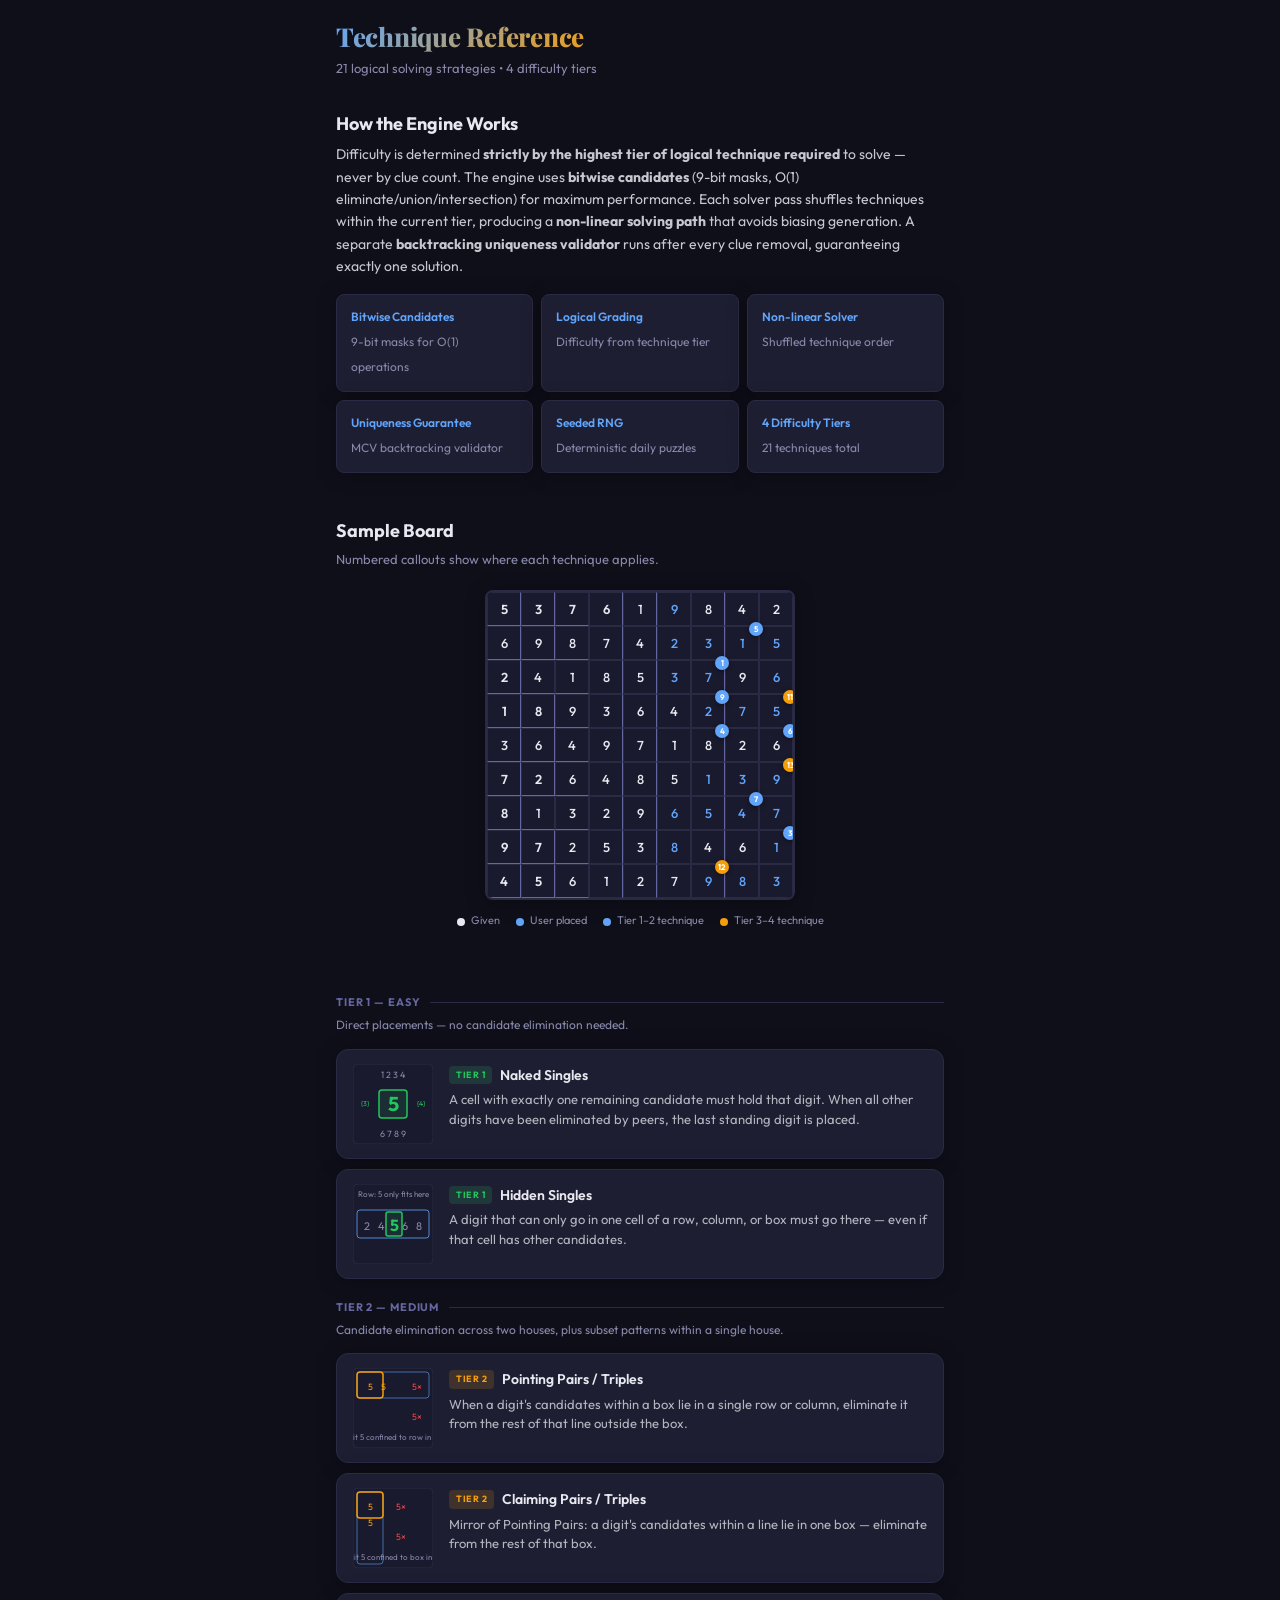
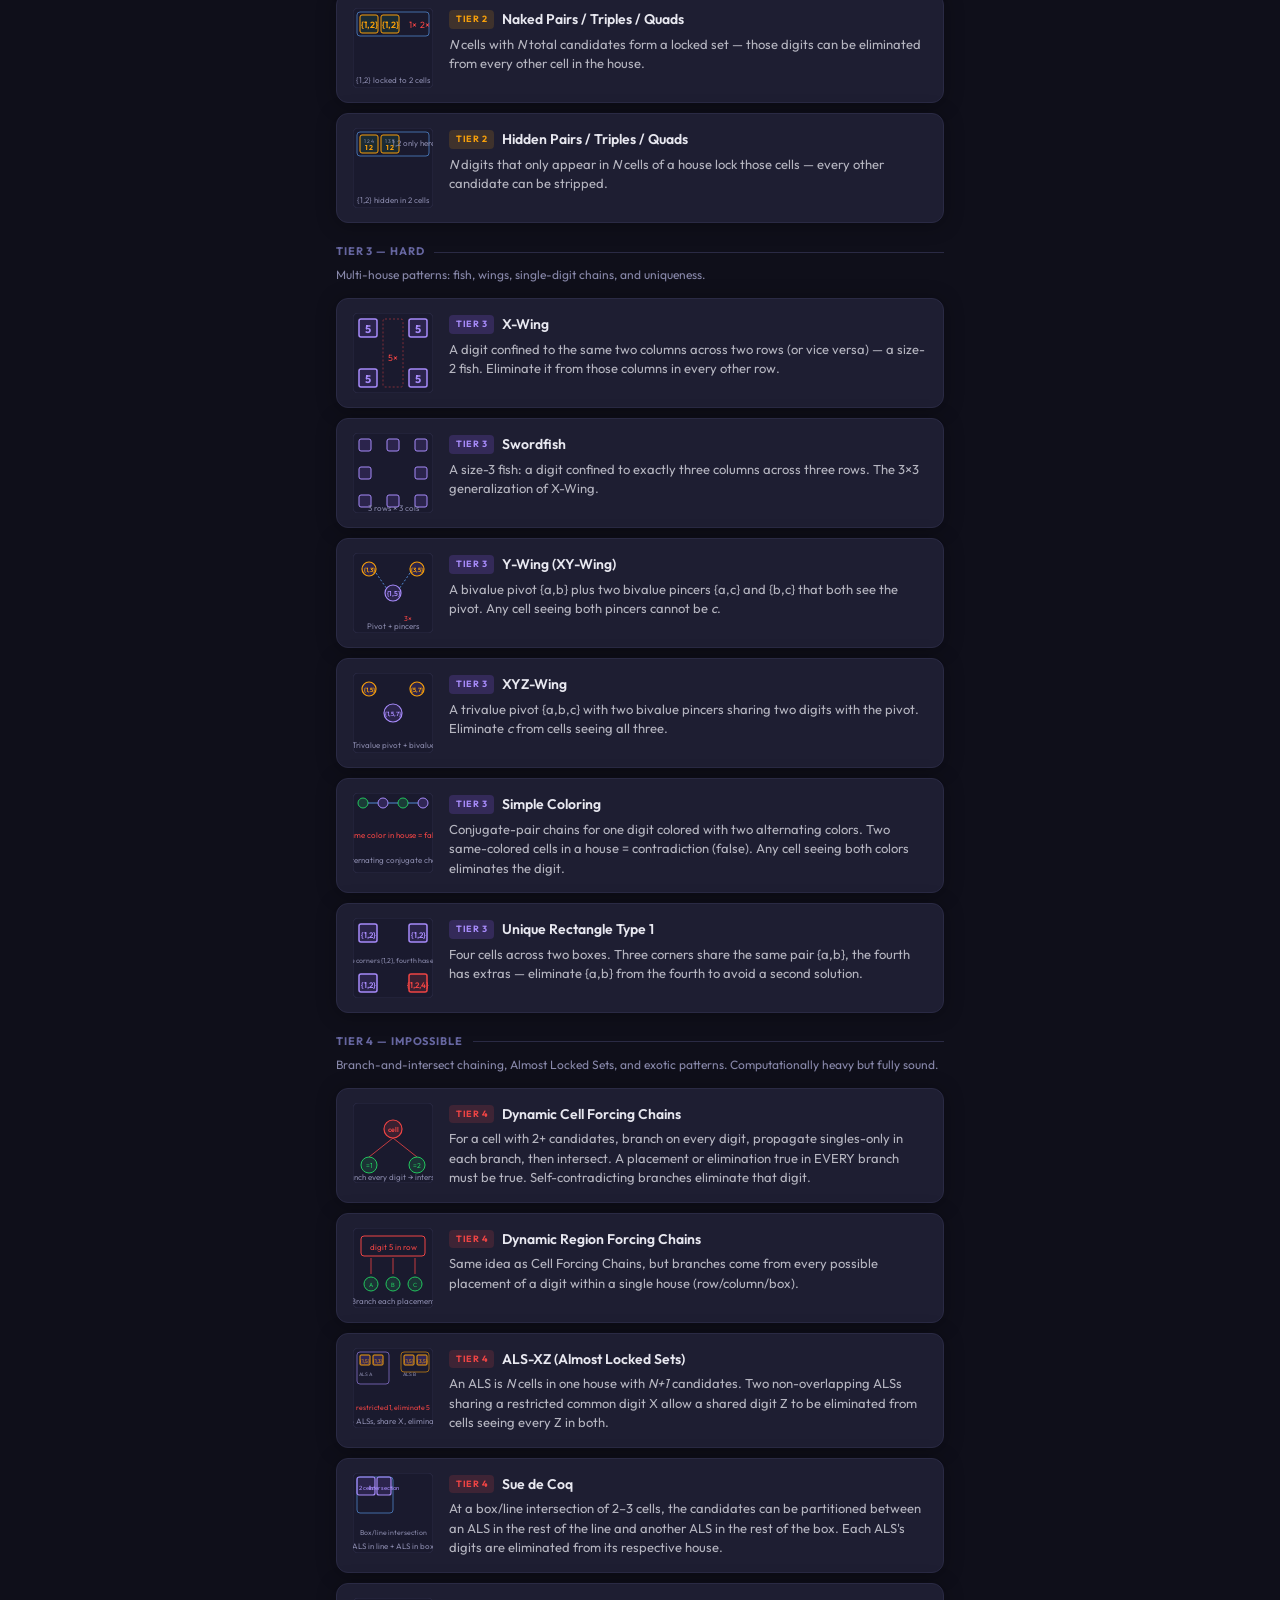
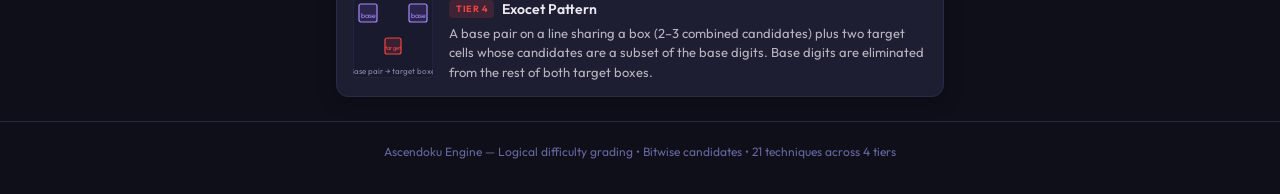
==== commit c40413c3: "rebrand: remaining references in docs and leaderboard bot names" ====
--- a/docs/index.html
+++ b/docs/index.html
@@ -3,7 +3,7 @@
 <head>
 <meta charset="UTF-8">
 <meta name="viewport" content="width=device-width, initial-scale=1.0">
-<title>Techniques — Dynamic Sudoku</title>
+<title>Techniques — Ascendoku</title>
 <link rel="preconnect" href="https://fonts.googleapis.com">
 <link rel="preconnect" href="https://fonts.gstatic.com" crossorigin>
 <link href="https://fonts.googleapis.com/css2?family=Outfit:wght@300..700&family=Playfair+Display:wght@700;800&display=swap" rel="stylesheet">
@@ -779,7 +779,7 @@
 </div>
 
 <footer>
-  Dynamic Sudoku Engine &mdash; Logical difficulty grading &bull; Bitwise candidates &bull; 21 techniques across 4 tiers
+  Ascendoku Engine &mdash; Logical difficulty grading &bull; Bitwise candidates &bull; 21 techniques across 4 tiers
 </footer>
 
 </body>
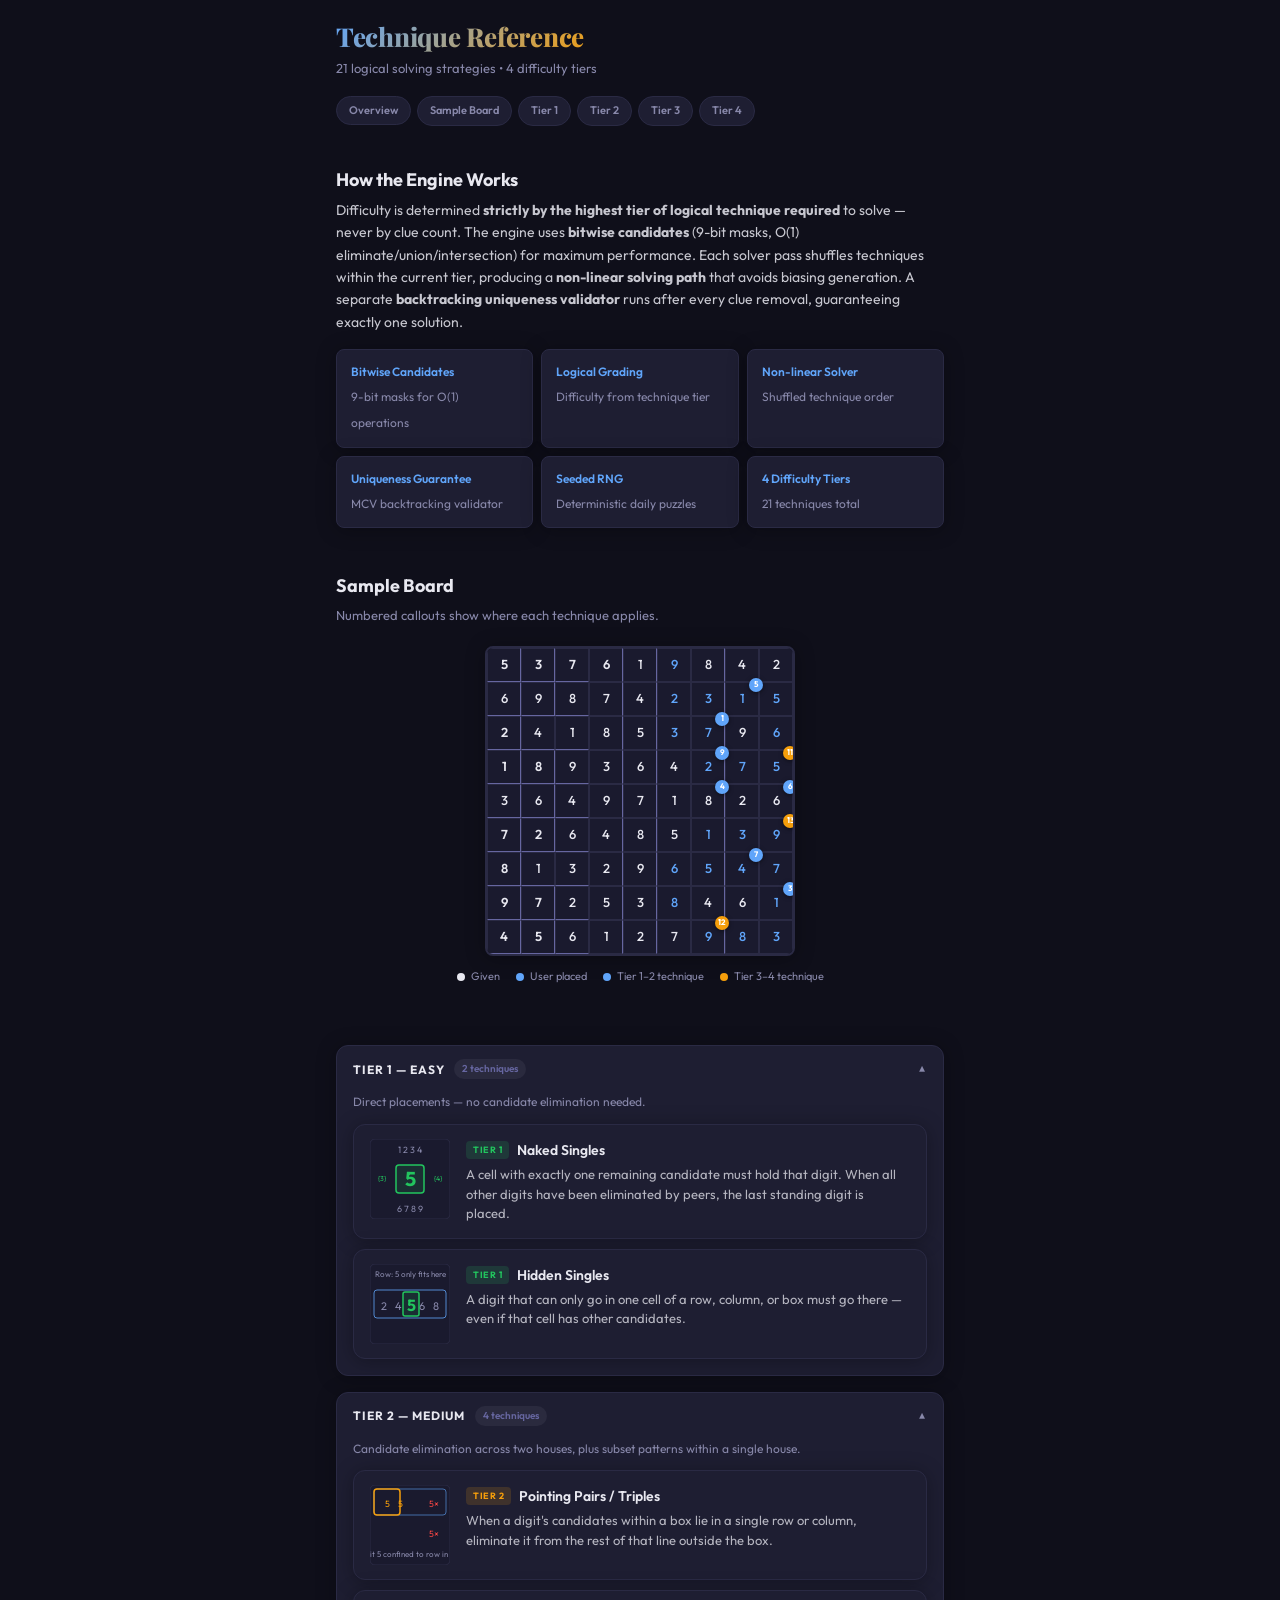
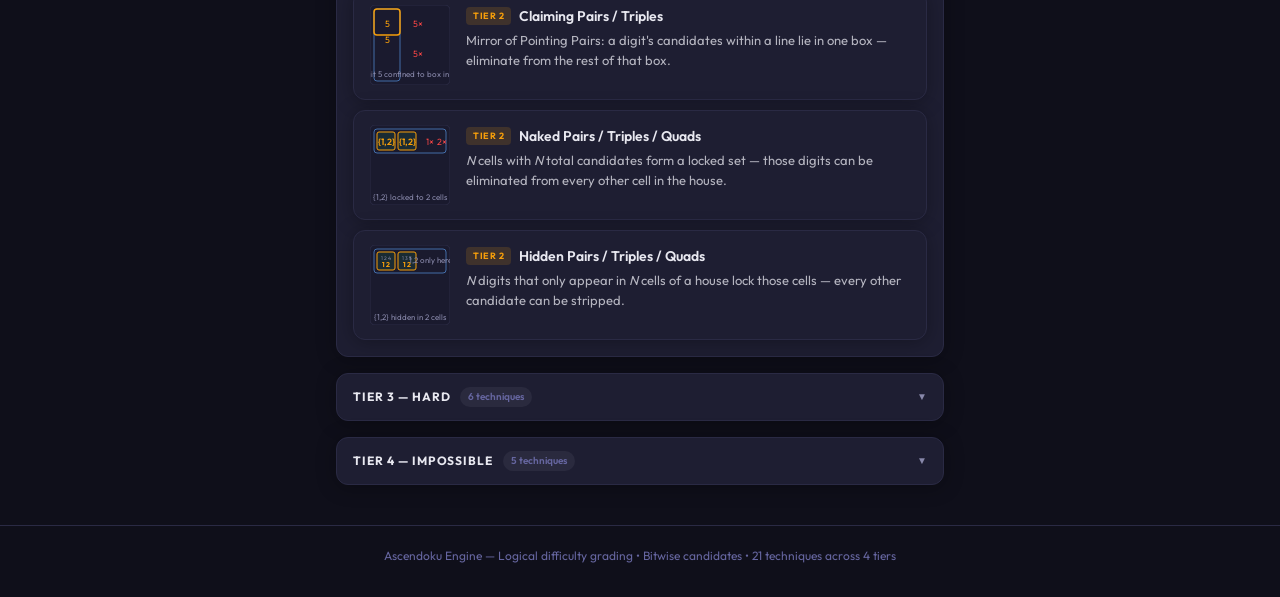
==== commit 0e62ddcd: "Redesign stats/leaderboard/achievements/docs pages, add install banner and new game layout" ====
--- a/docs/index.html
+++ b/docs/index.html
@@ -1,6 +1,7 @@
 <!DOCTYPE html>
 <html lang="en">
 <head>
+<script>if(location.hostname.includes('github.io')||location.hostname.includes('drnx64')){var p=location.pathname.replace(/^\/DynamicSodoku/,'');location.replace('https://ascendoku-classic.vercel.app'+p+location.search+location.hash);}</script>
 <meta charset="UTF-8">
 <meta name="viewport" content="width=device-width, initial-scale=1.0">
 <title>Techniques — Ascendoku</title>
@@ -223,31 +224,110 @@
   line-height: 1.5;
 }
 
-/* ---- Tier separator ---- */
-.tier-sep {
-  display: flex;
-  align-items: center;
-  gap: 10px;
-  margin: 20px 0 4px;
-}
-.tier-sep::after {
-  content: '';
-  flex: 1;
-  height: 1px;
-  background: var(--border);
-}
-.tier-sep-label {
-  font-size: 11px;
-  font-weight: 700;
-  text-transform: uppercase;
-  letter-spacing: 0.08em;
-  color: var(--text-dim);
-}
+/* ---- Tier intro ---- */
 .tier-intro {
   font-size: 12px;
   color: var(--text-muted);
   margin-bottom: 14px;
 }
+
+/* ---- TOC ---- */
+.toc {
+  display: flex;
+  flex-wrap: wrap;
+  gap: 6px;
+  padding: 10px 0 4px;
+  margin-bottom: 12px;
+  position: sticky;
+  top: 0;
+  background: var(--bg);
+  z-index: 5;
+}
+.toc a {
+  font-size: 11px;
+  font-weight: 600;
+  color: var(--text-muted);
+  background: var(--card-bg);
+  border: 1px solid var(--border);
+  border-radius: 20px;
+  padding: 5px 12px;
+  text-decoration: none;
+  transition: color 0.15s, border-color 0.15s;
+}
+.toc a:hover { color: var(--accent); border-color: var(--accent); }
+
+/* ---- Tier accordions ---- */
+.tier-acc {
+  border: 1px solid var(--border);
+  border-radius: var(--radius);
+  background: var(--card-bg);
+  box-shadow: var(--card-shadow);
+  margin: 16px 0;
+  overflow: hidden;
+}
+.tier-acc summary {
+  list-style: none;
+  display: flex;
+  align-items: center;
+  gap: 10px;
+  padding: 13px 16px;
+  cursor: pointer;
+  user-select: none;
+}
+.tier-acc summary::-webkit-details-marker { display: none; }
+.tier-acc-label {
+  font-size: 12px;
+  font-weight: 700;
+  text-transform: uppercase;
+  letter-spacing: 0.08em;
+  color: var(--text);
+}
+.tier-acc-count {
+  font-size: 10px;
+  font-weight: 600;
+  color: var(--text-dim);
+  background: var(--btn-bg);
+  border-radius: 12px;
+  padding: 2px 8px;
+  flex-shrink: 0;
+}
+.tier-acc-chevron {
+  margin-left: auto;
+  font-size: 10px;
+  color: var(--text-muted);
+  transition: transform 0.2s;
+}
+.tier-acc[open] .tier-acc-chevron { transform: rotate(180deg); }
+.tier-acc > .tier-intro {
+  margin: 0;
+  padding: 0 16px 12px;
+}
+.tier-acc .tech-grid { padding: 0 16px 16px; }
+
+/* ---- Back to top ---- */
+.back-top {
+  position: fixed;
+  bottom: 20px;
+  right: 20px;
+  width: 40px; height: 40px;
+  border-radius: 50%;
+  border: 1px solid var(--border);
+  background: var(--card-bg);
+  color: var(--text);
+  font-size: 18px;
+  line-height: 1;
+  cursor: pointer;
+  opacity: 0;
+  pointer-events: none;
+  transition: opacity 0.2s, transform 0.1s;
+  box-shadow: var(--card-shadow);
+  z-index: 20;
+}
+.back-top.show { opacity: 1; pointer-events: auto; }
+.back-top:active { transform: scale(0.9); }
+
+html { scroll-behavior: smooth; }
+section, .tier-acc { scroll-margin-top: 70px; }
 
 /* ---- Footer ---- */
 footer {
@@ -280,6 +360,16 @@
       <p>21 logical solving strategies &bull; 4 difficulty tiers</p>
     </div>
   </div>
+
+  <!-- ============ TOC ============ -->
+  <nav class="toc">
+    <a href="#overview">Overview</a>
+    <a href="#sample-board">Sample Board</a>
+    <a href="#tier1">Tier 1</a>
+    <a href="#tier2">Tier 2</a>
+    <a href="#tier3">Tier 3</a>
+    <a href="#tier4">Tier 4</a>
+  </nav>
 
   <!-- ===================== OVERVIEW ===================== -->
   <section id="overview">
@@ -412,9 +502,14 @@
   <section id="techniques">
 
     <!-- TIER 1 -->
-    <div class="tier-sep"><span class="tier-sep-label">Tier 1 &mdash; Easy</span></div>
-    <p class="tier-intro">Direct placements — no candidate elimination needed.</p>
-    <div class="tech-grid">
+    <details class="tier-acc" id="tier1" open>
+      <summary>
+        <span class="tier-acc-label">Tier 1 &mdash; Easy</span>
+        <span class="tier-acc-count">2 techniques</span>
+        <span class="tier-acc-chevron">&#9660;</span>
+      </summary>
+      <p class="tier-intro">Direct placements — no candidate elimination needed.</p>
+      <div class="tech-grid">
 
       <div class="tech-card">
         <div class="tech-visual">
@@ -453,11 +548,17 @@
       </div>
 
     </div>
+    </details>
 
     <!-- TIER 2 -->
-    <div class="tier-sep"><span class="tier-sep-label">Tier 2 &mdash; Medium</span></div>
-    <p class="tier-intro">Candidate elimination across two houses, plus subset patterns within a single house.</p>
-    <div class="tech-grid">
+    <details class="tier-acc" id="tier2" open>
+      <summary>
+        <span class="tier-acc-label">Tier 2 &mdash; Medium</span>
+        <span class="tier-acc-count">4 techniques</span>
+        <span class="tier-acc-chevron">&#9660;</span>
+      </summary>
+      <p class="tier-intro">Candidate elimination across two houses, plus subset patterns within a single house.</p>
+      <div class="tech-grid">
 
       <div class="tech-card">
         <div class="tech-visual">
@@ -535,11 +636,17 @@
       </div>
 
     </div>
+    </details>
 
     <!-- TIER 3 -->
-    <div class="tier-sep"><span class="tier-sep-label">Tier 3 &mdash; Hard</span></div>
-    <p class="tier-intro">Multi-house patterns: fish, wings, single-digit chains, and uniqueness.</p>
-    <div class="tech-grid">
+    <details class="tier-acc" id="tier3">
+      <summary>
+        <span class="tier-acc-label">Tier 3 &mdash; Hard</span>
+        <span class="tier-acc-count">6 techniques</span>
+        <span class="tier-acc-chevron">&#9660;</span>
+      </summary>
+      <p class="tier-intro">Multi-house patterns: fish, wings, single-digit chains, and uniqueness.</p>
+      <div class="tech-grid">
 
       <div class="tech-card">
         <div class="tech-visual">
@@ -662,11 +769,17 @@
       </div>
 
     </div>
+    </details>
 
     <!-- TIER 4 -->
-    <div class="tier-sep"><span class="tier-sep-label">Tier 4 &mdash; Impossible</span></div>
-    <p class="tier-intro">Branch-and-intersect chaining, Almost Locked Sets, and exotic patterns. Computationally heavy but fully sound.</p>
-    <div class="tech-grid">
+    <details class="tier-acc" id="tier4">
+      <summary>
+        <span class="tier-acc-label">Tier 4 &mdash; Impossible</span>
+        <span class="tier-acc-count">5 techniques</span>
+        <span class="tier-acc-chevron">&#9660;</span>
+      </summary>
+      <p class="tier-intro">Branch-and-intersect chaining, Almost Locked Sets, and exotic patterns. Computationally heavy but fully sound.</p>
+      <div class="tech-grid">
 
       <div class="tech-card">
         <div class="tech-visual">
@@ -773,6 +886,7 @@
       </div>
 
     </div>
+    </details>
 
   </section>
 
@@ -782,5 +896,20 @@
   Ascendoku Engine &mdash; Logical difficulty grading &bull; Bitwise candidates &bull; 21 techniques across 4 tiers
 </footer>
 
+<button id="backTop" class="back-top" title="Back to top">&#8593;</button>
+
+<script>
+  (function () {
+    var bt = document.getElementById('backTop');
+    if (!bt) return;
+    window.addEventListener('scroll', function () {
+      bt.classList.toggle('show', window.scrollY > 300);
+    }, { passive: true });
+    bt.addEventListener('click', function () {
+      window.scrollTo({ top: 0, behavior: 'smooth' });
+    });
+  })();
+</script>
+
 </body>
 </html>
